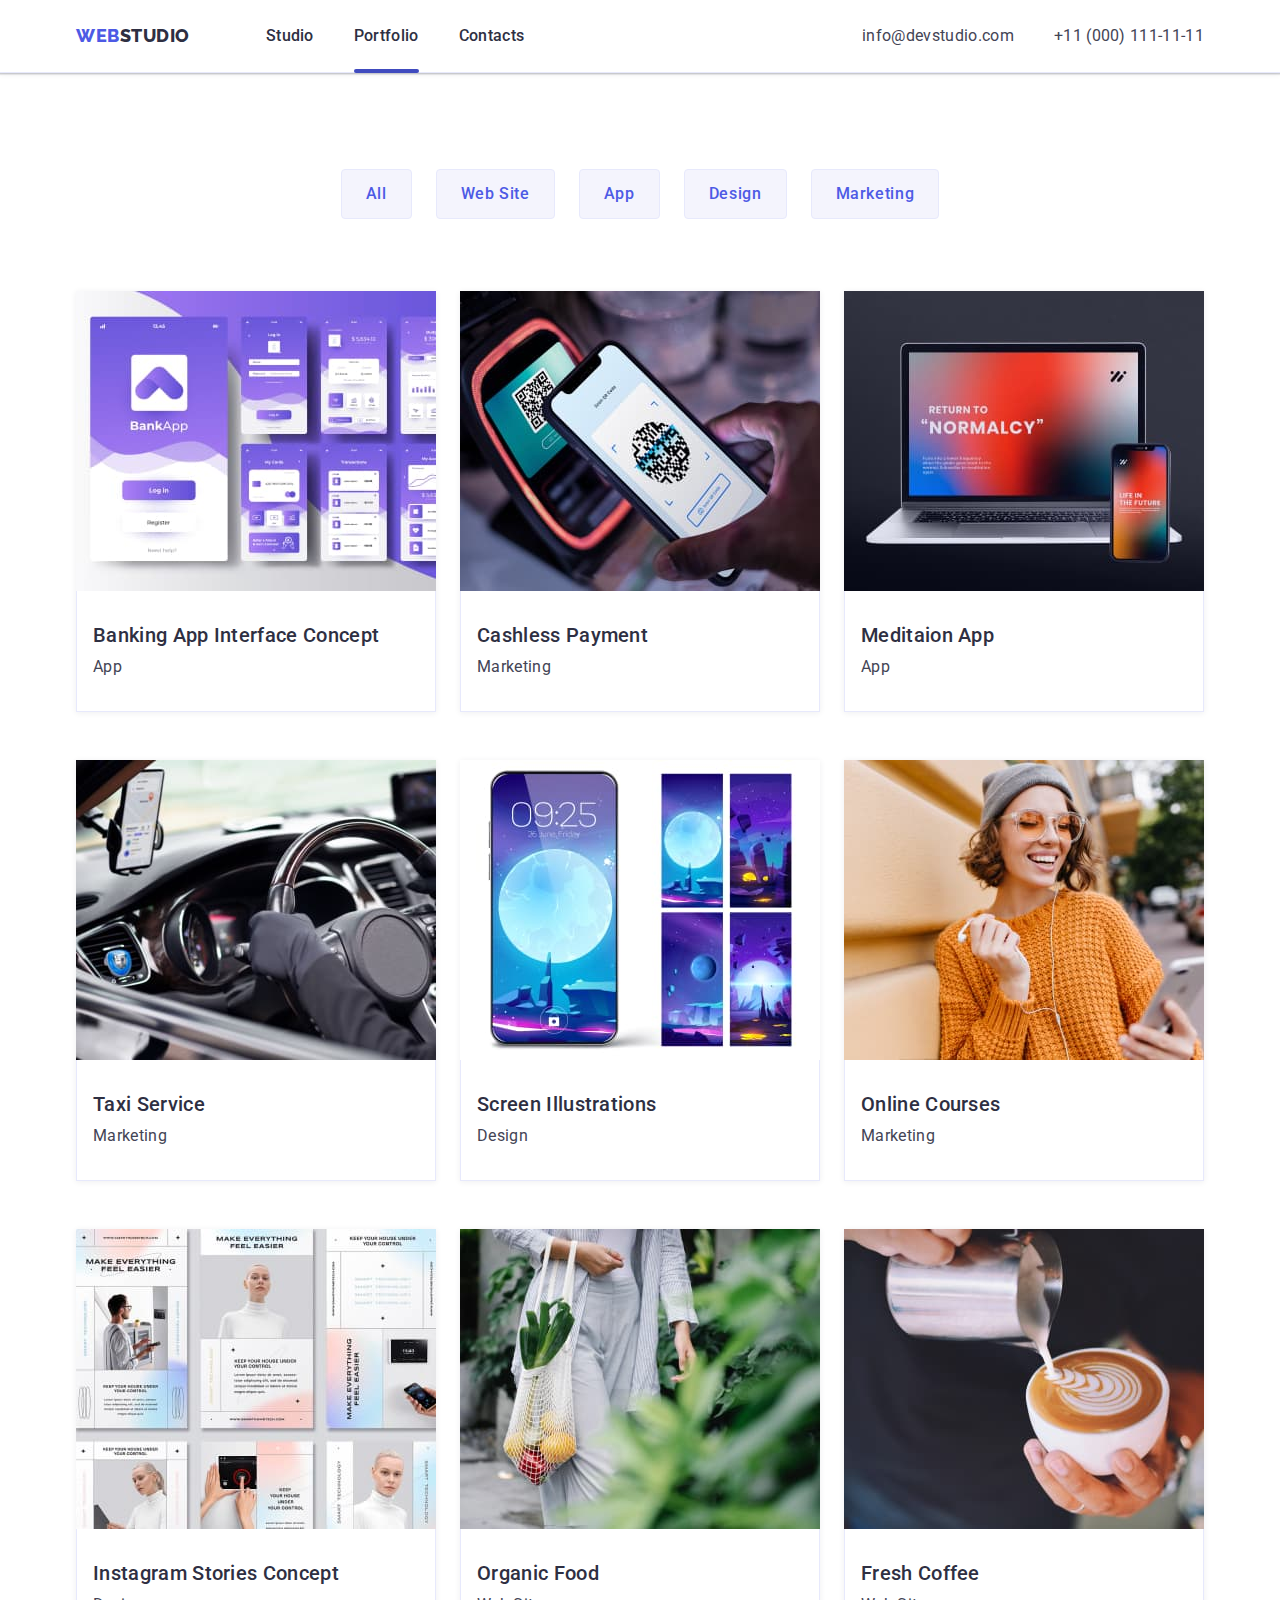
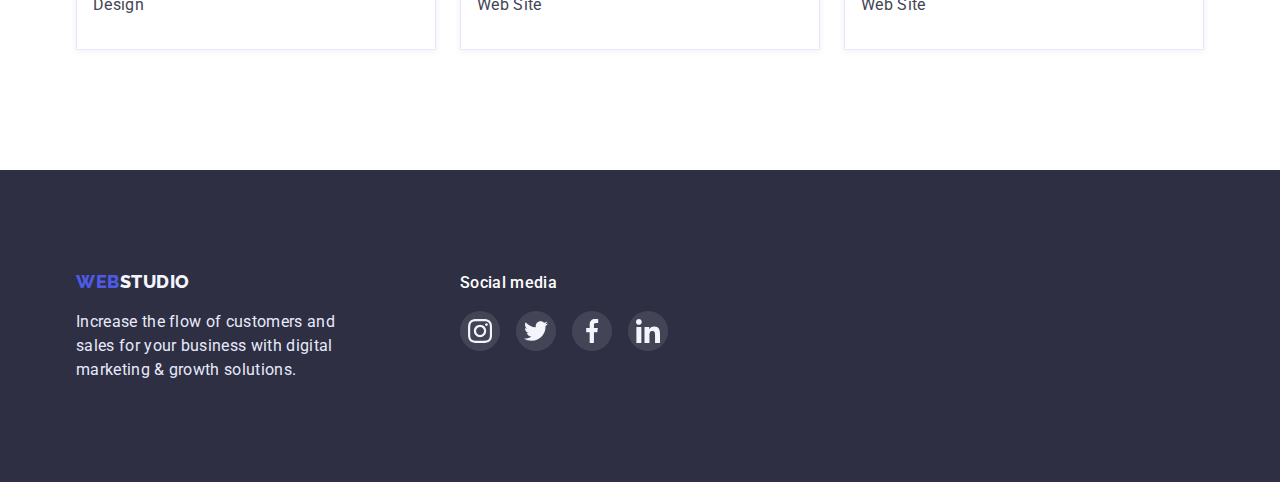
==== portfolio.html @ 8bbb1556 "Initial commit" ====
<!DOCTYPE html>
<html lang="en">
  <head>
    <meta charset="UTF-8" />
    <meta http-equiv="X-UA-Compatible" content="IE=edge" />
    <meta name="viewport" content="width=device-width, initial-scale=1.0" />
    <title>Document</title>

    <link rel="preconnect" href="https://fonts.googleapis.com" />
    <link rel="preconnect" href="https://fonts.gstatic.com" crossorigin />
    <link
      href="https://fonts.googleapis.com/css2?family=Raleway:wght@800&family=Roboto:wght@400;500;700;900&display=swap"
      rel="stylesheet"
    />
    <link
      rel="stylesheet"
      href="https://cdn.jsdelivr.net/npm/modern-normalize@1.1.0/modern-normalize.min.css"
    />
    <link rel="stylesheet" href="./css/styles.css" />
  </head>
  <body>
    <!--header-->
    <header class="header border-header">
      <div class="container heder-container">
        <nav class="nav">
          <a class="logo logo-header" href="">WEB<span class="logo-dark">STUDIO</span></a>
          <ul class="nav-list">
            <li class="nav-item"><a class="nav-link" href="./index.html">Studio</a></li>
            <li class="nav-item"><a class="nav-link active" href="">Portfolio</a></li>
            <li class="nav-item"><a class="nav-link" href="">Contacts</a></li>
          </ul>
        </nav>
        <address class="contact">
          <ul class="contact-list">
            <li class="contact-item">
              <a class="text contact-mail" href="mailto:info@devstudio.com">info@devstudio.com</a>
            </li>
            <li class="contact-item">
              <a class="text contact-tel" href="tel:+110001111111">+11 (000) 111-11-11</a>
            </li>
          </ul>
        </address>
      </div>
    </header>
    <main>
      <!--section-btn-->
      <section class="portfolio-section">
        <div class="container">
          <h1 class="hidden-title" hidden>About work</h1>
          <ul class="btn-list">
            <li class="btn-item">
              <button class="btn btn-text" type="button">All</button>
            </li>

            <li class="btn-item">
              <button class="btn btn-text" type="button">Web Site</button>
            </li>

            <li class="btn-item">
              <button class="btn btn-text" type="button">App</button>
            </li>

            <li class="btn-item">
              <button class="btn btn-text" type="button">Design</button>
            </li>

            <li class="btn-item">
              <button class="btn btn-text" type="button">Marketing</button>
            </li>
          </ul>

          <!--card-set-->
          <ul class="card-set">
            <li class="card-item">
              <a class="card-link" href="">
                <div class="overlay">
                  <img src="./images/portfolio/bank.jpg" alt="photo" width="360" />
                  <p class="overlay-text">
                    14 Stylish and User-Friendly App Design Concepts · Task Manager App · Calorie
                    Tracker App · Exotic Fruit Ecommerce App · Cloud Storage App
                  </p>
                </div>
                <div class="card-content portfolio-card-content">
                  <h2 class="suptitle">Banking App Interface Concept</h2>
                  <p class="card-text">App</p>
                </div>
              </a>
            </li>

            <li class="card-item">
              <a class="card-link" href="">
                <div class="overlay">
                  <img src="./images/portfolio/tel.jpg" alt="photo" width="360" />
                  <p class="overlay-text">
                    14 Stylish and User-Friendly App Design Concepts · Task Manager App · Calorie
                    Tracker App · Exotic Fruit Ecommerce App · Cloud Storage App
                  </p>
                </div>
                <div class="card-content portfolio-card-content">
                  <h2 class="suptitle">Cashless Payment</h2>
                  <p class="card-text">Marketing</p>
                </div>
              </a>
            </li>

            <li class="card-item">
              <a class="card-link" href="">
                <div class="overlay">
                  <img src="./images/portfolio/note.jpg" alt="photo" width="360" />
                  <p class="overlay-text">
                    14 Stylish and User-Friendly App Design Concepts · Task Manager App · Calorie
                    Tracker App · Exotic Fruit Ecommerce App · Cloud Storage App
                  </p>
                </div>
                <div class="card-content portfolio-card-content">
                  <h2 class="suptitle">Meditaion App</h2>
                  <p class="card-text">App</p>
                </div>
              </a>
            </li>

            <li class="card-item">
              <a class="card-link" href="">
                <div class="overlay">
                  <img src="./images/portfolio/car.jpg" alt="photo" width="360" />
                  <p class="overlay-text">
                    14 Stylish and User-Friendly App Design Concepts · Task Manager App · Calorie
                    Tracker App · Exotic Fruit Ecommerce App · Cloud Storage App
                  </p>
                </div>
                <div class="card-content portfolio-card-content">
                  <h2 class="suptitle">Taxi Service</h2>
                  <p class="card-text">Marketing</p>
                </div>
              </a>
            </li>

            <li class="card-item">
              <a class="card-link" href="">
                <div class="overlay">
                  <img src="./images/portfolio/skrin.jpg" alt="photo" width="360" />
                  <p class="overlay-text">
                    14 Stylish and User-Friendly App Design Concepts · Task Manager App · Calorie
                    Tracker App · Exotic Fruit Ecommerce App · Cloud Storage App
                  </p>
                </div>
                <div class="card-content portfolio-card-content">
                  <h2 class="suptitle">Screen Illustrations</h2>
                  <p class="card-text">Design</p>
                </div>
              </a>
            </li>

            <li class="card-item">
              <a class="card-link" href="">
                <div class="overlay">
                  <img src="./images/portfolio/girl.jpg" alt="photo" width="360" />
                  <p class="overlay-text">
                    14 Stylish and User-Friendly App Design Concepts · Task Manager App · Calorie
                    Tracker App · Exotic Fruit Ecommerce App · Cloud Storage App
                  </p>
                </div>
                <div class="card-content portfolio-card-content">
                  <h2 class="suptitle">Online Courses</h2>
                  <p class="card-text">Marketing</p>
                </div>
              </a>
            </li>

            <li class="card-item">
              <a class="card-link" href="">
                <div class="overlay">
                  <img src="./images/portfolio/make.jpg" alt="photo" width="360" />
                  <p class="overlay-text">
                    14 Stylish and User-Friendly App Design Concepts · Task Manager App · Calorie
                    Tracker App · Exotic Fruit Ecommerce App · Cloud Storage App
                  </p>
                </div>
                <div class="card-content portfolio-card-content">
                  <h2 class="suptitle">Instagram Stories Concept</h2>
                  <p class="card-text">Design</p>
                </div>
              </a>
            </li>

            <li class="card-item">
              <a class="card-link" href="">
                <div class="overlay">
                  <img src="./images/portfolio/save.jpg" alt="photo" width="360" />
                  <p class="overlay-text">
                    14 Stylish and User-Friendly App Design Concepts · Task Manager App · Calorie
                    Tracker App · Exotic Fruit Ecommerce App · Cloud Storage App
                  </p>
                </div>
                <div class="card-content portfolio-card-content">
                  <h2 class="suptitle">Organic Food</h2>
                  <p class="card-text">Web Site</p>
                </div>
              </a>
            </li>

            <li class="card-item">
              <a class="card-link" href="">
                <div class="overlay">
                  <img src="./images/portfolio/milk.jpg" alt="photo" width="360" />
                  <p class="overlay-text">
                    14 Stylish and User-Friendly App Design Concepts · Task Manager App · Calorie
                    Tracker App · Exotic Fruit Ecommerce App · Cloud Storage App
                  </p>
                </div>
                <div class="card-content portfolio-card-content">
                  <h2 class="suptitle">Fresh Coffee</h2>
                  <p class="card-text">Web Site</p>
                </div>
              </a>
            </li>
          </ul>
        </div>
      </section>
    </main>

    <!--footer-->
    <footer class="footer">
      <div class="container footer-container">
        <div class="container-logo">
          <a class="logo logo-footer" href="">WEB<span class="logo-withe">STUDIO</span></a>
          <p class="footer-text">
            Increase the flow of customers and sales for your business with digital marketing &
            growth solutions.
          </p>
        </div>
        <div class="Social media">
          <h2 class="footer-suptitle">Social media</h2>
          <ul class="footer-list-icon">
            <li class="footer-item-icon">
              <a class="footer-link-icon" href="">
                <svg class="footer-icon">
                  <use href="./images/icons.svg#instagram"></use>
                </svg>
              </a>
            </li>
            <li class="footer-item-icon">
              <a class="footer-link-icon" href="">
                <svg class="footer-icon">
                  <use href="./images/icons.svg#twitter"></use>
                </svg>
              </a>
            </li>
            <li class="footer-item-icon">
              <a class="footer-link-icon" href="">
                <svg class="footer-icon">
                  <use href="./images/icons.svg#facebook"></use>
                </svg>
              </a>
            </li>
            <li class="footer-item-icon">
              <a class="footer-link-icon" href="">
                <svg class="footer-icon">
                  <use href="./images/icons.svg#linkedin"></use>
                </svg>
              </a>
            </li>
          </ul>
        </div>
      </div>
    </footer>
  </body>
</html>
---- css/styles.css ----
:root {
  --primari-font: 'Roboto', sans-serif;
  --secondari-font: 'Raleway', sans-serif;

  --primari-text-color: #434455;
  --secondari-text-color: #2e2f42;

  --accent: #e7e9fc;
  --withe: #ffffff;
  --light: #f4f4fd;
  --Primary-brand: #4d5ae5;
  --Primary-brand-accent: #404bbf;
  --success: #31d0aa;

  --transition-dur-and-func: 250ms cubic-bezier(0.4, 0, 0.2, 1);
}

/*=====================reset============================================*/
h1,
h2,
h3,
h4,
p {
  margin-top: 0;
  margin-bottom: 0;
}

a {
  text-decoration: none;
}
ul {
  list-style: none;
  margin-top: 0;
  margin-bottom: 0;
  padding-left: 0;
}
img {
  display: block;
  max-width: 100%;
  height: auto;
}
button {
  cursor: pointer;
}

/*=====================================componets============================================*/

.section {
  padding-top: 120px;
  padding-bottom: 120px;
}
.container {
  max-width: 1158px;
  margin: 0 auto;
  padding: 0 15px;
}
.title {
  font-weight: 700;
  font-size: 36px;
  line-height: 1.1;
  text-align: center;
  letter-spacing: 0.02em;
  margin-bottom: 72px;
  color: var(--secondari-text-color);
}
.hidden-title {
  position: absolute;
  white-space: nowrap;
  width: 1px;
  height: 1px;
  overflow: hidden;
  border: 0;
  padding: 0;
  clip: rect(0 0 0 0);
  clip-path: inset(50%);
  margin: -1px;
}
.suptitle {
  font-weight: 500;
  font-size: 20px;
  line-height: 1.2;
  margin-bottom: 8px;
  color: var(--secondari-text-color);
}
.btn {
  font-weight: 500;
  font-size: 16px;
  line-height: 1.5;
  display: flex;
  align-items: center;
  text-align: center;
  letter-spacing: 0.04em;
  border-radius: 4px;
  align-content: center;
}
.card-content {
  padding: 32px 16px;
  background-color: var(--withe);
}
/*=======================================body=======================================*/
body {
  font-family: 'Roboto', sans-serif;
  color: var(--primari-text-color);
  background-color: var(--withe);
  font-size: 16px;
  line-height: 1.5;
  letter-spacing: 0.02em;
}
/*==================================logo styles====================================*/
.logo {
  font-family: var(--secondari-font);
  font-style: normal;
  font-weight: 800;
  font-size: 18px;
  line-height: 1.33;
  letter-spacing: 0.03em;

  color: var(--Primary-brand);
}
.logo-dark {
  color: var(--secondari-text-color);
  margin-right: 76px;
}
.logo-withe {
  color: var(--light);
  display: inline-block;
}

/*==================================heder====================================*/

.nav {
  margin-right: auto;
}
.heder-container,
.nav,
.nav-list {
  display: flex;
  align-items: center;
}
.logo-header {
  padding-top: 24px;
  padding-bottom: 24px;
}
.nav-list {
  gap: 40px;
}
.nav-link {
  position: relative;
  font-weight: 500;
  font-size: 16px;
  line-height: 1.5;
  padding-top: 24px;
  padding-bottom: 24px;
  color: var(--secondari-text-color);
  transition: color var(--transition-dur-and-func);
}
.active::after {
  position: absolute;
  bottom: 0px;
  transform: translateY(100%);
  content: '';
  display: block;
  width: 100%;
  height: 4px;
  background-color: #404bbf;
  border-radius: 2px;
}
.contact-list {
  display: flex;
  align-items: center;
}
.contact-mail {
  display: inline-block;
  font-style: normal;
  color: inherit;
  margin-right: 40px;
  padding-top: 24px;
  padding-bottom: 24px;
  transition: color var(--transition-dur-and-func);
}
.contact-tel {
  font-style: normal;
  color: inherit;
  padding-top: 24px;
  padding-bottom: 24px;
  transition: color var(--transition-dur-and-func);
}
/*-----------HOVER--------------*/
.nav-link:hover,
.nav-link:focus,
.contact-mail:hover,
.contact-mail:focus,
.contact-tel:hover,
.contact-tel:focus {
  color: var(--Primary-brand-accent);
}
/*==================================hero====================================*/
.hero {
  max-width: 1440px;
  margin: auto;
  padding-top: 188px;
  padding-bottom: 188px;
  background-image: linear-gradient(rgba(46, 47, 66, 0.7), rgba(46, 47, 66, 0.7)),
    url(../images/hero/hero.jpg);
  background-color: #2e2f42;
  background-repeat: no-repeat;
  background-position: center;
}
.main-title {
  font-weight: 700;
  font-size: 56px;
  line-height: 1.11;
  max-width: 494px;
  margin: 0 auto;
  margin-bottom: 48px;
  color: var(--withe);
  text-align: center;
}
.modal-btn {
  padding: 16px 32px;
  color: var(--withe);
  background-color: var(--Primary-brand);
  margin-left: auto;
  margin-right: auto;
  border: none;
  transition: background-color var(--transition-dur-and-func),
    box-shadow var(--transition-dur-and-func);
}
.modal-btn:hover,
.modal-btn:focus {
  background-color: var(--Primary-brand-accent);
  box-shadow: 0px 4px 4px rgba(0, 0, 0, 0.15);
}
/*===========================activity-company=====================================*/

.activity-company-list {
  display: flex;
  flex-wrap: wrap;
  column-gap: 24px;
}
.activity-company-item {
  flex-basis: calc((100% - 3 * 24px) / 4);
}
.company-icon-box {
  width: 264px;
  height: 112px;
  margin-bottom: 8px;
  display: flex;
  justify-content: center;
  align-items: center;

  background: var(--light);
  border-radius: 4px;
}
.company-icon {
  width: 64px;
  height: 64px;
}
/*-----------------------------work--------------------------------------------------*/
.our-work {
  padding-top: 0px;
}
.our-work-list {
  display: flex;
  flex-wrap: wrap;
  column-gap: 24px;
}
.our-work-item {
  flex-basis: calc((100% - 2 * 24px) / 3);
}

/*-----------------------------team---------------------------------------------------*/
.team {
  background-color: var(--light);
}
.team-list {
  display: flex;
  flex-wrap: wrap;
  gap: 24px;
}
.team-item {
  flex-basis: calc((100% - 3 * 24px) / 4);
}
.card-team {
  box-shadow: 0px 1px 6px rgba(46, 47, 66, 0.08), 0px 1px 1px rgba(46, 47, 66, 0.16),
    0px 2px 1px rgba(46, 47, 66, 0.08);
  border-radius: 0px 0px 4px 4px;
}
.developer-name {
  text-align: center;
}
.developer-descriptions {
  text-align: center;
  margin-bottom: 8px;
}
/*==================================social=====================================*/
.social-list {
  display: flex;
  justify-content: center;
  gap: 24px;
}

.social-item {
  width: 40px;
  height: 40px;
}
.social-link {
  width: 100%;
  height: 100%;
  display: flex;
  justify-content: center;
  align-items: center;
  background-color: var(--Primary-brand);
  border-radius: 50%;
  fill: var(--light);
  transition: background-color var(--transition-dur-and-func);
}
.social-link:hover,
.social-link :focus {
  background-color: var(--Primary-brand-accent);
}
.social-icon {
  width: 16px;
  height: 16px;
}
/*==================================customers=====================================*/
.customers-list {
  display: flex;
  justify-content: center;
  gap: 24px;
}
.customers-item {
  width: 168px;
  height: 88px;
}
.customers-link {
  width: 100%;
  height: 100%;
  display: flex;
  justify-content: center;
  align-items: center;
  border: 1px solid #8e8f99;
  border-radius: 4px;
  fill: #8e8f99;
  transition: border-color var(--transition-dur-and-func);
}
.customers-link:hover,
.customers-link:focus {
  border-color: var(--Primary-brand-accent);
}
.customers-icon {
  width: 104px;
  height: 56px;
  transition: fill var(--transition-dur-and-func);
}
.customers-link:hover .customers-icon,
.customers-link:focus .customers-icon {
  fill: var(--Primary-brand-accent);
}

/*==================================footer====================================*/
.footer {
  background-color: #2e2f42;
  padding-top: 100px;
  padding-bottom: 100px;
}
.footer-container {
  display: flex;
  align-items: baseline;
}
.container-logo {
  margin-right: 120px;
}
.logo-footer {
  display: block;
  margin-bottom: 16px;
}

.footer-text {
  max-width: 264px;
  color: var(--accent);
}
/*==============================footer-icon==========================*/

.footer-suptitle {
  font-weight: 500;
  font-size: 16px;
  line-height: 1.5;
  letter-spacing: 0.02em;

  color: var(--withe);
  margin-bottom: 16px;
}
.footer-list-icon {
  display: flex;
  gap: 16px;
}
.footer-item-icon {
  width: 40px;
  height: 40px;
}
.footer-link-icon {
  width: 100%;
  height: 100%;
  display: flex;
  justify-content: center;
  align-items: center;

  background: rgba(255, 255, 255, 0.1);
  border-radius: 50%;
  fill: var(--light);
  transition: background-color var(--transition-dur-and-func);
}
.footer-link-icon:hover,
.footer-link-icon:focus {
  background-color: var(--success);
}
.footer-icon {
  width: 24px;
  height: 24px;
}

/*================///////////////////////////////======portfolio=========////////////////=================*/
.border-header {
  border-bottom: 1px solid var(--accent);
  box-shadow: 0px 2px 1px rgba(46, 47, 66, 0.08), 0px 1px 1px rgba(46, 47, 66, 0.16),
    0px 1px 6px rgba(46, 47, 66, 0.08);
}

.portfolio-section {
  padding-top: 96px;
  padding-bottom: 120px;
}
.btn-list {
  display: flex;
  justify-content: center;
  gap: 24px;
  margin-bottom: 72px;
}
.btn-text {
  padding: 12px 24px;
  border: 1px solid var(--accent);
  background-color: var(--light);
  color: var(--Primary-brand);
  transition: background-color var(--transition-dur-and-func), color var(--transition-dur-and-func),
    box-shadow var(--transition-dur-and-func), border var(--transition-dur-and-func);
}
.btn-text:focus,
.btn-text:hover {
  background-color: var(--Primary-brand-accent);
  color: var(--withe);
  box-shadow: 0px 3px 1px rgba(0, 0, 0, 0.1), 0px 2px 1px rgba(0, 0, 0, 0.08),
    0px 2px 2px rgba(0, 0, 0, 0.12);
  border: 1px solid rgba(0, 0, 0, 0.1);
}

/*======================card-set=====================*/
.card-set {
  display: flex;
  flex-wrap: wrap;
  column-gap: 24px;
  row-gap: 48px;
}
.card-item {
  flex-basis: calc((100% - 2 * 24px) / 3);
}
.card-link {
  display: block;
  box-shadow: 0px 1px 6px rgba(46, 47, 66, 0.08);
  transition: box-shadow var(--transition-dur-and-func);
}
.card-link:hover,
.card-link:focus {
  box-shadow: 0px 1px 6px rgba(46, 47, 66, 0.08), 0px 1px 1px rgba(46, 47, 66, 0.16),
    0px 2px 1px rgba(46, 47, 66, 0.08);
}
/*=================================overlay==========================*/
.overlay {
  position: relative;
  overflow: hidden;
}
.overlay-text {
  width: 100%;
  height: 100%;
  padding: 40px 32px;
  color: var(--light);
  background-color: var(--Primary-brand);
  position: absolute;
  top: 0;
  left: 0;

  overflow-y: auto;
  transform: translate(0, 100%);
  transition: var(--transition-dur-and-func);
}
.card-link:hover .overlay-text,
.card-link:focus .overlay-text {
  transform: translate(0, 0);
}

.portfolio-card-content {
  border: 1px solid var(--accent);
  border-top: none;
}

.card-text {
  color: var(--primari-text-color);
}

/*=================================modal window==========================*/
.backdrop {
  position: fixed;
  top: 0;
  left: 0;
  z-index: 100;
  width: 100%;
  height: 100%;
  background-color: rgba(46, 47, 66, 0.4);
  transition: opacity var(--transition-dur-and-func), visibility var(--transition-dur-and-func);
}

.backdrop.is-hidden {
  opacity: 0;
  visibility: hidden;
  pointer-events: none;
}
.modal {
  width: 408px;
  height: 576px;
  background-color: #fcfcfc;
  box-shadow: 0px 1px 1px rgba(0, 0, 0, 0.14), 0px 1px 3px rgba(0, 0, 0, 0.12),
    0px 2px 1px rgba(0, 0, 0, 0.2);
  border-radius: 4px;
  position: absolute;
  top: 50%;
  left: 50%;
  transition: transform var(--transition-dur-and-func);
  transform: translate(-50%, -50%);
}
.backdrop.is-hidden .modal {
  transform: translate(-50%, -50%) scale(0);
}
.modal-slose-btn {
  width: 24px;
  height: 24px;
  display: flex;
  justify-content: center;
  align-items: center;

  position: absolute;
  top: 24px;
  right: 24px;

  border-radius: 50%;
  padding: 0;
  background-color: var(--accent);
  border: 1px solid rgba(0, 0, 0, 0.1);
  fill: #000000;
  transition: background-color var(--transition-dur-and-func), fill var(--transition-dur-and-func);
}
.modal-slose-btn:hover,
.modal-slose-btn:focus {
  background-color: var(--Primary-brand-accent);
  fill: var(--withe);
}
.modal-slose-btn-icon {
  width: 8px;
  height: 8px;
}

/*
.project-item * {
  outline: 1px solid tomato;
  }
  */
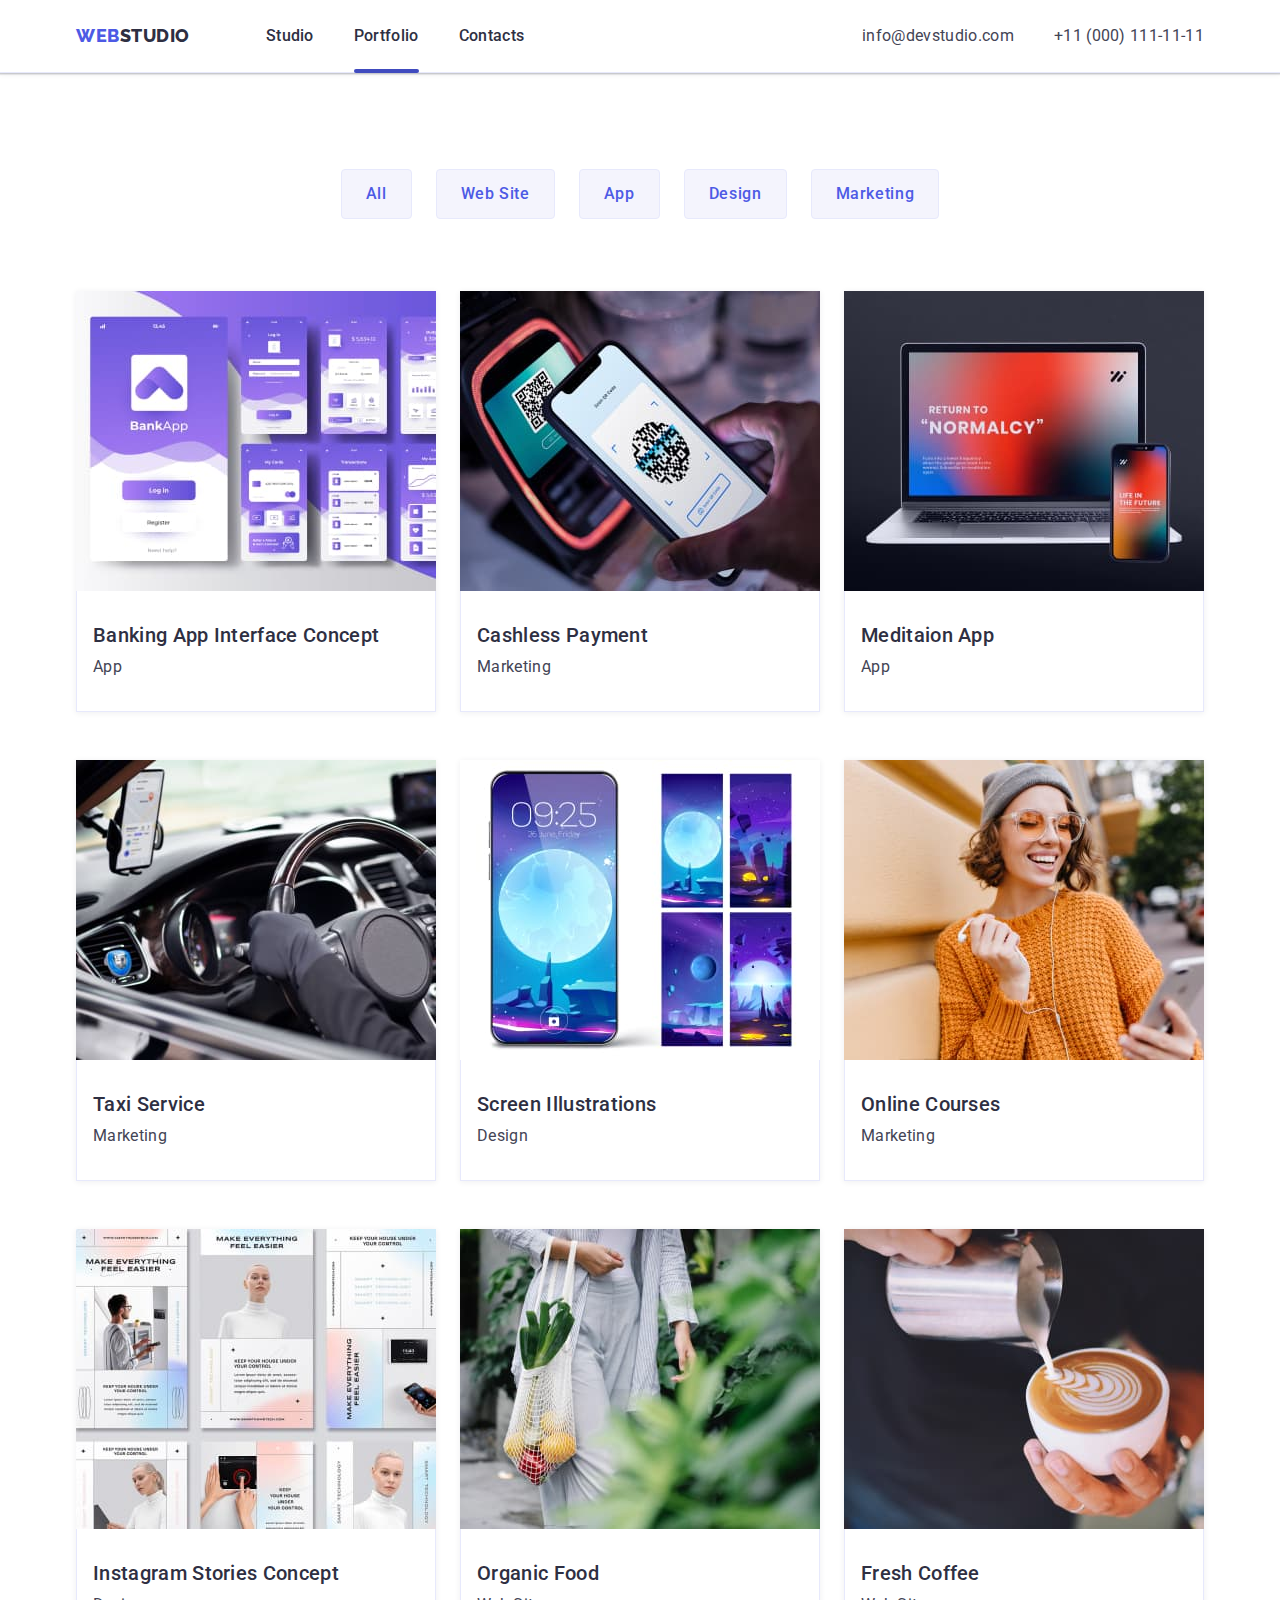
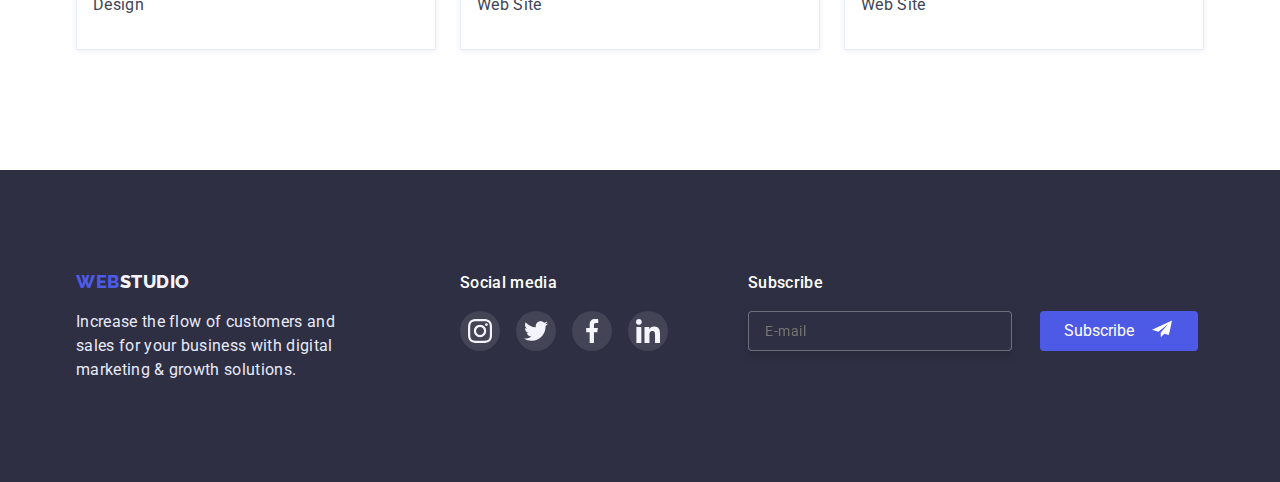
==== commit 01908026: "foteer form" ====
--- a/portfolio.html
+++ b/portfolio.html
@@ -219,8 +219,8 @@
       </section>
     </main>
 
-    <!--footer-->
-    <footer class="footer">
+     <!--footer-->
+     <footer class="footer">
       <div class="container footer-container">
         <div class="container-logo">
           <a class="logo logo-footer" href="">WEB<span class="logo-withe">STUDIO</span></a>
@@ -229,7 +229,7 @@
             growth solutions.
           </p>
         </div>
-        <div class="Social media">
+        <div class="social-media">
           <h2 class="footer-suptitle">Social media</h2>
           <ul class="footer-list-icon">
             <li class="footer-item-icon">
@@ -262,6 +262,29 @@
             </li>
           </ul>
         </div>
+        <!--footer-form-->
+        <form class="footer-form">
+          <label class="footer-form-input-desc" for="footer-email">Subscribe</label>
+          <input
+            class="footer-form-input"
+            type="email"
+            name="user_email"
+            id="footer-email"
+            placeholder="E-mail"
+            required
+            title="Email"
+            minlength="2"
+          />
+
+          <button class="footer-btn" type="submit">
+            Subscribe
+            <span class="footer-form-btn">
+              <svg class="footer-form-icon">
+                <use href="./images/icons.svg#frame"></use>
+              </svg>
+            </span>
+          </button>
+        </form>
       </div>
     </footer>
   </body>
--- a/css/styles.css
+++ b/css/styles.css
@@ -380,6 +380,9 @@
   max-width: 264px;
   color: var(--accent);
 }
+.social-media {
+  margin-right: 80px;
+}
 /*==============================footer-icon==========================*/
 
 .footer-suptitle {
@@ -418,6 +421,66 @@
 .footer-icon {
   width: 24px;
   height: 24px;
+}
+
+/*=======================footer-form========================*/
+.footer-form-input-desc {
+  font-weight: 500;
+  font-size: 16px;
+  line-height: 1.5;
+
+  letter-spacing: 0.02em;
+  color: var(--withe);
+
+  display: flex;
+  margin-bottom: 16px;
+}
+
+.footer-form-input {
+  width: 264px;
+  height: 40px;
+
+  font-size: 14px;
+  line-height: 1.2;
+  letter-spacing: 0.04em;
+  color: var(--accent);
+  margin-right: 24px;
+  border: 1px solid rgba(255, 255, 255, 0.3);
+  filter: drop-shadow(0px 4px 4px rgba(0, 0, 0, 0.15));
+  border-radius: 4px;
+  background-color: #2e2f42;
+  padding: 8px 16px;
+  outline: none;
+}
+
+.footer-btn {
+  height: 40px;
+  position: relative;
+  color: var(--withe);
+
+  padding: 8px 64px 8px 24px;
+  background: var(--Primary-brand);
+  border-radius: 4px;
+  border: none;
+
+  transition: background-color var(--transition-dur-and-func);
+}
+.footer-btn:hover,
+.footer-btn:focus {
+  background-color: var(--Primary-brand-accent);
+}
+
+.footer-form-btn {
+  position: absolute;
+  right: 24px;
+  top: 50%;
+  transform: translateY(-50%);
+}
+
+.footer-form-icon {
+  width: 24px;
+  height: 20px;
+  fill: var(--withe);
 }
 
 /*================///////////////////////////////======portfolio=========////////////////=================*/
@@ -526,7 +589,7 @@
 }
 .modal {
   width: 408px;
-  height: 576px;
+  padding: 72px 24px 24px 24px;
   background-color: #fcfcfc;
   box-shadow: 0px 1px 1px rgba(0, 0, 0, 0.14), 0px 1px 3px rgba(0, 0, 0, 0.12),
     0px 2px 1px rgba(0, 0, 0, 0.2);
@@ -567,9 +630,146 @@
   width: 8px;
   height: 8px;
 }
-
-/*
-.project-item * {
+/*=================================modal form==========================*/
+
+/*  .modal-form {
+  display: flex;
+  flex-direction: column;
+} */
+.modal-form-text {
+  font-weight: 500;
+  text-align: center;
+  color: var(--secondari-text-color);
+  margin-bottom: 14px;
+}
+.modal-form-field {
+  margin-bottom: 8px;
+}
+.modal-form-input-desc {
+  font-size: 12px;
+  line-height: 1.2;
+  letter-spacing: 0.04em;
+  color: #8e8f99;
+  display: block;
+  margin-bottom: 4px;
+}
+.input-wrap-icon {
+  position: relative;
+}
+.modal-form-input {
+  width: 100%;
+  font-size: 12px;
+  line-height: 1.2px;
+  letter-spacing: 0.04em;
+
+  padding-left: 42px;
+  border: 1px solid rgba(33, 33, 33, 0.2);
+  border-radius: 4px;
+  color: var(--secondari-text-color);
+  transition: border var(--transition-dur-and-func);
+  outline: none;
+}
+.modal-form-input:hover,
+.modal-form-input:focus {
+  border-color: var(--Primary-brand);
+}
+.modal-input-icon {
+  width: 18px;
+  height: 24px;
+  position: absolute;
+  top: 50%;
+  left: 19px;
+  transform: translateY(-50%);
+  fill: var(--secondari-text-color);
+}
+.modal-form-input:hover + .modal-input-icon,
+.modal-form-input:focus + .modal-input-icon {
+  fill: var(--Primary-brand);
+}
+.modal-form-textarea {
+  margin-bottom: 16px;
+}
+.user-form-message {
+  font-size: 12px;
+  line-height: 1.33;
+  letter-spacing: 0.04em;
+  color: var(--primari-text-color);
+
+  width: 100%;
+  height: 120px;
+  padding: 8px 16px;
+  border: 1px solid rgba(33, 33, 33, 0.2);
+  border-radius: 4px;
+  transition: border-color var(--transition-dur-and-func);
+
+  resize: none;
+  outline: none;
+}
+.user-form-message:hover,
+.user-form-message:focus {
+  border-color: var(--Primary-brand);
+}
+/*=================================custom-check-box==========================*/
+.modal-field-check-box {
+  margin-bottom: 24px;
+}
+/* .modal-check-box {
+  
+} */
+.modal-check-box-desc {
+  line-height: 1.33;
+  letter-spacing: 0.04em;
+  color: #757575;
+
+  display: flex;
+  align-items: center;
+
+  width: 100%;
+  font-size: 12px;
+}
+.modal-check-box-desc span {
+  content: '';
+  width: 16px;
+  height: 16px;
+  border: 1.25px solid var(--secondari-text-color);
+  border-radius: 4px;
+  margin-right: 8px;
+  display: flex;
+  justify-content: center;
+  align-items: center;
+  fill: transparent;
+  transition: ackground-color var(--transition-dur-and-func);
+}
+.modal-check-box:checked + .modal-check-box-desc span {
+  background-color: var(--Primary-brand);
+  fill: var(--withe);
+  border: none;
+}
+.modal-user-policy-accent {
+  text-decoration: underline;
+  color: var(--Primary-brand);
+}
+
+.modal-form-submit {
+  padding: 16px 32px;
+  color: var(--withe);
+  background-color: var(--Primary-brand);
+  margin-left: auto;
+  margin-right: auto;
+  border: none;
+  transition: background-color var(--transition-dur-and-func),
+    box-shadow var(--transition-dur-and-func);
+}
+.modal-form-submit:hover,
+.modal-form-submit:focus {
+  background-color: var(--Primary-brand-accent);
+  box-shadow: 0px 4px 4px rgba(0, 0, 0, 0.15);
+}
+.modal-form-submit-text {
+  min-width: 105px;
+}
+
+/* .project-item * {
   outline: 1px solid tomato;
   }
-  */
+   */
